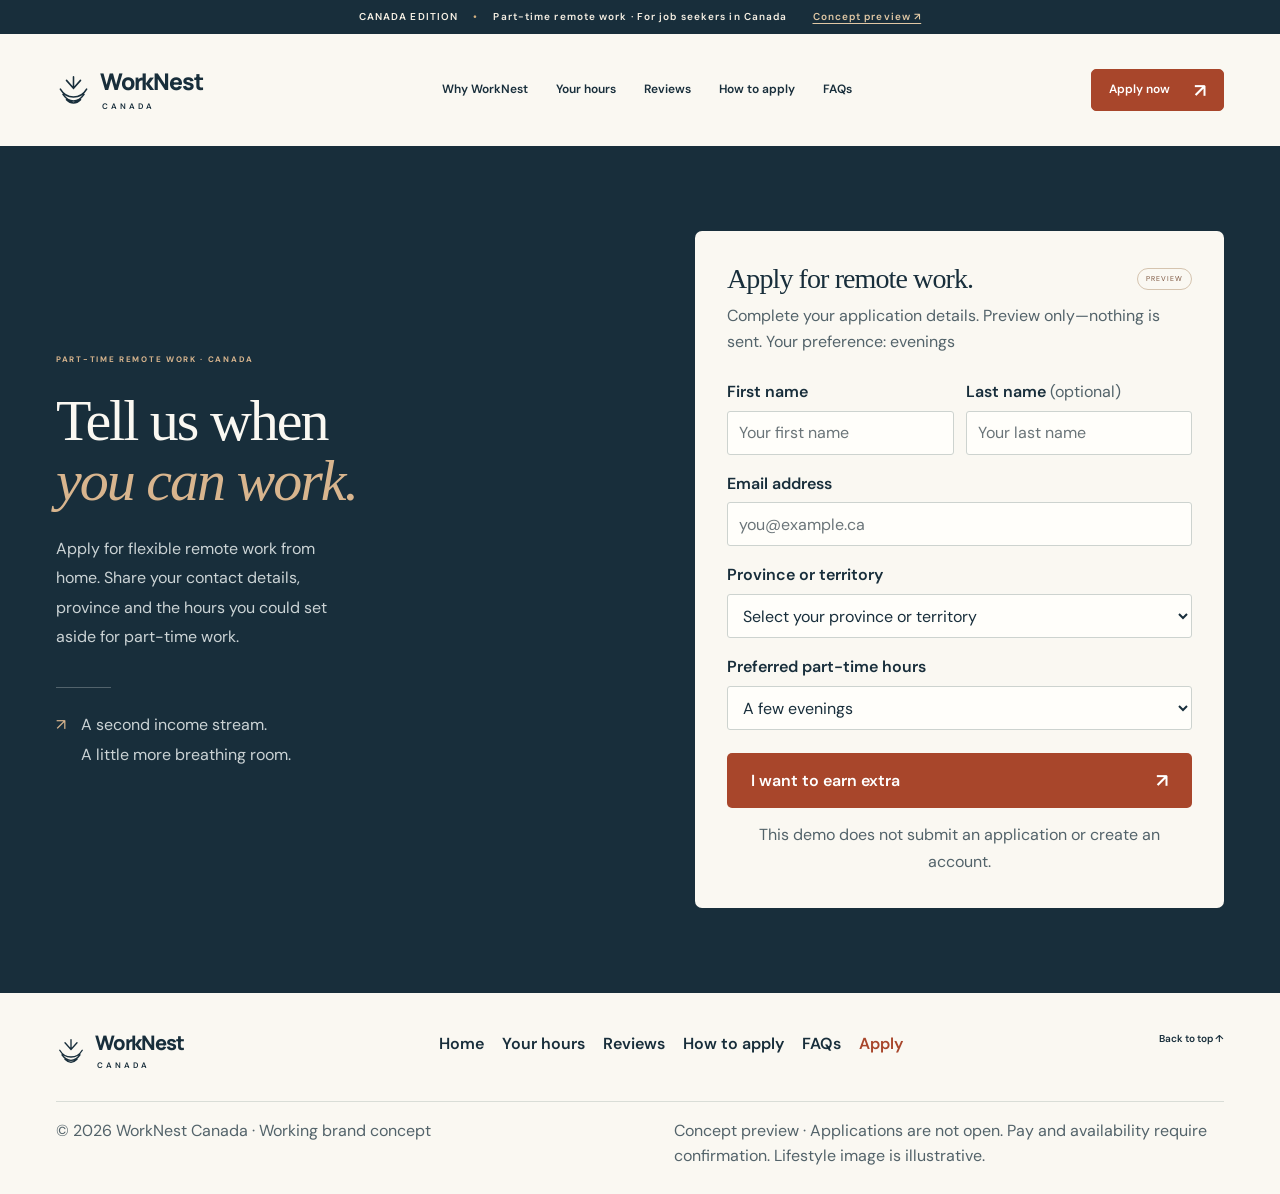
==== apply.html @ 782a5d2b "Arrange WorkNest Canada into previewable HTML pages. Split the single landing page into home, hours," ====
<!doctype html>
<html lang="en-CA">
<head>
  <meta charset="utf-8">
  <meta name="viewport" content="width=device-width, initial-scale=1">
  <meta name="theme-color" content="#182e3b">
  <meta name="robots" content="noindex">
  <meta name="description" content="Preview the WorkNest Canada application for flexible, part-time remote work from home. Nothing is sent or saved.">
  <title>Apply | WorkNest Canada</title>
  <link rel="icon" href="assets/favicon.svg" type="image/svg+xml">
  <link rel="stylesheet" href="styles.css">
  <script src="app.js" defer></script>
</head>
<body data-page="apply">
  <a class="skip-link" href="#main">Skip to content</a>
  <div class="preview-bar">CANADA EDITION <span>•</span> Part-time remote work · For job seekers in Canada <a href="#preview-note">Concept preview ↗</a></div>
  <header class="site-header wrap">
    <a class="brand" href="index.html" aria-label="WorkNest Canada home"><svg viewBox="0 0 40 40" aria-hidden="true"><path d="M5 19c7 12 23 12 30 0M8 25c7 10 17 10 24 0M12 31c5 5 11 5 16 0M12 9l8 9 8-9M20 18V5"/></svg><span>WorkNest<small>CANADA</small></span></a>
    <nav aria-label="Main navigation"><a href="index.html#why">Why WorkNest</a><a href="availability.html">Your hours</a><a href="reviews.html">Reviews</a><a href="how-to-apply.html">How to apply</a><a href="faq.html">FAQs</a></nav>
    <a class="button small" data-apply-link href="apply.html" aria-current="page">Apply now <span aria-hidden="true">↗</span></a>
  </header>
  <main id="main">
    <section class="enquiry-section" id="enquire" aria-labelledby="enquire-title">
      <div class="wrap enquiry-grid">
        <div class="enquiry-copy">
          <p class="eyebrow">PART-TIME REMOTE WORK · CANADA</p>
          <h2 id="enquire-title">Tell us when<br><em>you can work.</em></h2>
          <p>Apply for flexible remote work from home. Share your contact details, province and the hours you could set aside for part-time work.</p>
          <div class="enquiry-rule"></div>
          <p class="enquiry-note"><span aria-hidden="true">↗</span> A second income stream.<br>A little more breathing room.</p>
        </div>
        <div class="form-card">
          <div class="form-card-head"><h3>Apply for remote work.</h3><span class="preview-pill">PREVIEW</span></div>
          <p class="form-intro">Complete your application details. Preview only—nothing is sent. <span data-schedule-label>Your preference: evenings</span></p>
          <form id="enquiry-form">
            <div class="field-row">
              <div class="field"><label for="first-name">First name</label><input id="first-name" name="firstName" autocomplete="given-name" placeholder="Your first name" required maxlength="80"></div>
              <div class="field"><label for="last-name">Last name <span>(optional)</span></label><input id="last-name" name="lastName" autocomplete="family-name" placeholder="Your last name" maxlength="80"></div>
            </div>
            <div class="field"><label for="email">Email address</label><input id="email" name="email" type="email" autocomplete="email" placeholder="you@example.ca" required maxlength="254"></div>
            <div class="field">
              <label for="province">Province or territory</label>
              <select id="province" name="province" required>
                <option value="">Select your province or territory</option>
                <option>Alberta</option>
                <option>British Columbia</option>
                <option>Manitoba</option>
                <option>New Brunswick</option>
                <option>Newfoundland and Labrador</option>
                <option>Northwest Territories</option>
                <option>Nova Scotia</option>
                <option>Nunavut</option>
                <option>Ontario</option>
                <option>Prince Edward Island</option>
                <option>Quebec</option>
                <option>Saskatchewan</option>
                <option>Yukon</option>
              </select>
            </div>
            <div class="field">
              <label for="availability">Preferred part-time hours</label>
              <select id="availability" name="availability" required>
                <option value="evenings">A few evenings</option>
                <option value="weekends">A weekend window</option>
                <option value="flexible">A different week, every week</option>
              </select>
            </div>
            <button type="submit" class="button form-submit">I want to earn extra <span aria-hidden="true">↗</span></button>
            <p class="form-fineprint">This demo does not submit an application or create an account.</p>
            <div id="form-result" role="status" hidden></div>
          </form>
        </div>
      </div>
    </section>
  </main>
  <footer class="site-footer wrap">
    <div class="footer-top">
      <a class="brand" href="index.html"><svg viewBox="0 0 40 40" aria-hidden="true"><path d="M5 19c7 12 23 12 30 0M8 25c7 10 17 10 24 0M12 31c5 5 11 5 16 0M12 9l8 9 8-9M20 18V5"/></svg><span>WorkNest<small>CANADA</small></span></a>
      <nav class="footer-links" aria-label="Footer"><a href="index.html">Home</a><a href="availability.html">Your hours</a><a href="reviews.html">Reviews</a><a href="how-to-apply.html">How to apply</a><a href="faq.html">FAQs</a><a href="apply.html" aria-current="page" data-apply-link>Apply</a></nav>
      <a class="text-link" href="#main">Back to top ↑</a>
    </div>
    <div class="footer-bottom" id="preview-note">
      <p>© <span id="year">2026</span> WorkNest Canada · Working brand concept</p>
      <p>Concept preview · Applications are not open. Pay and availability require confirmation. Lifestyle image is illustrative.</p>
    </div>
  </footer>
</body>
</html>
---- styles.css ----
@import url('https://fonts.googleapis.com/css2?family=DM+Sans:wght@400;450;500;550;600;650;700&family=Manrope:wght@500;600;650;700;750;800&display=swap');
:root{--paper:#faf8f2;--ink:#182e3b;--muted:#53636a;--rust:#a8462b;--line:#d9ddd7;--white:#fff;--serif:Georgia,'Times New Roman',serif;--sans:'DM Sans',Arial,sans-serif;--display:'Manrope',Arial,sans-serif}*{box-sizing:border-box}html{scroll-behavior:smooth;scroll-padding-top:26px}body{margin:0;background:var(--paper);color:var(--ink);font-family:var(--sans);font-size:15px;line-height:1.6}button,input,select{font:inherit}a{color:inherit;text-decoration:none}button,a,input,select,summary{-webkit-tap-highlight-color:transparent}a:focus-visible,button:focus-visible,summary:focus-visible,input:focus-visible,select:focus-visible{outline:3px solid #b35335;outline-offset:5px}button,a{touch-action:manipulation}button{cursor:pointer}.wrap{width:min(1240px,calc(100% - 112px));margin-inline:auto}.skip-link{position:fixed;top:-100px;left:20px;background:var(--ink);color:white;padding:12px 24px;z-index:10}.skip-link:focus{top:10px}.preview-bar{background:var(--ink);color:#f6f0e4;text-align:center;font-size:10px;font-weight:600;letter-spacing:1.1px;padding:9px 20px}.preview-bar span{color:#d4b180;margin:0 12px}.preview-bar a{margin-left:22px;color:#e0c8a5;text-decoration:underline;text-underline-offset:3px}.site-header{height:112px;display:flex;align-items:center;justify-content:space-between;gap:28px}.brand{display:flex;gap:9px;align-items:center;font-family:var(--display);font-size:23px;font-weight:800;letter-spacing:-1.2px;line-height:1.05}.brand svg{width:35px;height:40px;fill:none;stroke:currentColor;stroke-width:1.8;stroke-linecap:round}.brand small{display:block;font:600 8px var(--sans);letter-spacing:3px;margin:7px 0 0 2px}.site-header nav{display:flex;gap:28px;font-size:12px;font-weight:600}.site-header nav a:hover,.text-link:hover{color:var(--rust)}.button{display:inline-flex;align-items:center;justify-content:space-between;gap:28px;min-height:54px;padding:15px 24px;background:var(--rust);color:white;border:1px solid var(--rust);border-radius:5px;font-size:13px;font-weight:600;transition:background .2s,transform .2s}.button:hover{background:#86351f;border-color:#86351f;transform:translateY(-2px)}.button span{font-size:19px;line-height:1}.button.small{min-height:42px;padding:10px 17px;font-size:12px;gap:24px}.hero{display:grid;grid-template-columns:1.03fr 1fr;gap:45px;align-items:center;padding-top:44px;padding-bottom:80px}.eyebrow{font-size:9px;letter-spacing:1.7px;font-weight:700;margin:0 0 25px;line-height:1.6}.little-star{font-size:19px;color:var(--rust);vertical-align:middle;display:inline-block;margin-right:7px}.hero h1{font-family:var(--serif);font-size:clamp(46px,4.9vw,75px);font-weight:400;line-height:1.02;letter-spacing:-3.4px;margin:0 0 24px}em{font-weight:400;color:var(--rust)}.hero-intro{font-size:14px;line-height:1.85;max-width:375px;color:var(--muted);margin:0 0 27px}.hero-actions{display:flex;align-items:center;gap:25px}.text-link{font-size:12px;font-weight:600;display:inline-flex;align-items:center;gap:15px}.hero-footnote{font-size:10px;color:var(--muted);margin:22px 0 0}.hero-visual{position:relative;margin-top:12px;padding-bottom:5px}.photo-frame{position:relative;border-radius:130px 8px 8px 8px;overflow:hidden;background:#e5d8c4;aspect-ratio:1.05;isolation:isolate}.photo-frame:after{content:'';position:absolute;inset:60% 0 0;background:linear-gradient(transparent,#15242a80);z-index:0}.photo-frame img{width:100%;height:100%;object-fit:cover;object-position:62% center;display:block}.photo-label{position:absolute;bottom:25px;left:27px;right:20px;font:italic 22px var(--serif);color:white;z-index:1}.floating-note{position:absolute;left:-35px;top:54%;transform:rotate(-4deg);padding:17px 24px 17px 18px;background:#fffdf5;box-shadow:0 9px 32px #102a3817;display:flex;align-items:center;gap:13px;border:1px solid #e8e1d4}.floating-note p{font-size:11px;margin:0;line-height:1.7}.floating-note strong{font-weight:600}.note-mark{font:28px var(--serif);color:var(--rust)}.photo-caption{display:flex;justify-content:space-between;font-size:7px;letter-spacing:1.3px;margin-top:16px;color:var(--muted)}.principle-strip{border-top:1px solid var(--line);border-bottom:1px solid var(--line)}.principle-strip>.wrap{display:flex;align-items:center;justify-content:space-around;padding-block:20px}.principle-strip p{margin:0;font-size:11px;font-weight:500;display:flex;gap:14px;align-items:center}.principle-strip p span{font-size:22px;color:var(--rust)}.section-space{padding-top:100px;padding-bottom:100px}h2{font:400 clamp(36px,3.8vw,52px)/1.08 var(--serif);letter-spacing:-1.8px;margin:0 0 22px}.section-intro{display:grid;grid-template-columns:1fr 1fr;column-gap:70px;margin-bottom:40px}.section-intro .eyebrow{grid-column:1/-1;margin-bottom:20px}.section-intro>p:last-child{max-width:320px;color:var(--muted);font-size:13px;align-self:center;justify-self:end;margin:0}.reason-grid{display:grid;grid-template-columns:repeat(3,1fr);gap:18px}.reason{position:relative;padding:28px 29px 20px;border-radius:5px;min-height:304px}.groceries{background:#e9ede5}.family{background:#f1e5d6}.future{background:#e7e9e9}.line-icon{font-family:var(--serif);font-size:34px;font-weight:400;display:inline-block;height:54px;line-height:1}.reason-index{position:absolute;top:27px;right:27px;font-size:10px;color:var(--muted)}h3{font:600 18px/1.3 var(--display);letter-spacing:-.6px;margin:10px 0 13px}.reason p{font-size:12px;line-height:1.8;color:var(--muted);margin:0 0 26px;max-width:260px}.reason-bottom{padding-top:13px;border-top:1px solid #182e3b20;font-size:8px;letter-spacing:1.5px;font-weight:600}.week-section{background:#f0eee7;padding-block:85px}.week-grid{display:grid;grid-template-columns:1fr .9fr;gap:105px;align-items:center}.section-description{color:var(--muted);font-size:13px;line-height:1.85;max-width:370px}.schedule-options{display:grid;gap:7px;margin-top:30px}.schedule-option{display:flex;text-align:left;align-items:center;gap:16px;padding:15px 17px;border:1px solid transparent;border-bottom-color:#d5d9d3;background:transparent;color:var(--ink);border-radius:4px}.schedule-option:hover{background:#ffffff70}.schedule-option.active{border-color:var(--ink);background:var(--paper)}.option-icon{font:24px var(--serif);width:28px}.schedule-option strong{font-size:12px;font-weight:600;display:block}.schedule-option small{font-size:10px;color:var(--muted);display:block;margin-top:3px}.option-arrow{margin-left:auto;font-size:20px}.week-board{background:var(--ink);color:var(--paper);padding:32px 35px;border-radius:6px;position:relative}.board-top{display:flex;align-items:center;justify-content:space-between;font-size:8px;letter-spacing:1.5px}.board-top>span:last-child{font-size:36px;color:#d9b68c;line-height:1}.week-board h3{font:400 40px/1.08 var(--serif);letter-spacing:-1px;margin:27px 0 20px}.week-board>p{font-size:12px;color:#ced5d5;max-width:300px;min-height:66px}.calendar{padding-top:28px;border-top:1px solid #ffffff28;margin-top:27px}.calendar-label{font-size:7px;letter-spacing:1.2px;color:#ced5d5;margin-bottom:17px}.calendar-days,.calendar-slots{display:grid;grid-template-columns:repeat(7,1fr);gap:7px;text-align:center}.calendar-days{font-size:9px;color:#d8dddd;margin-bottom:9px}.calendar-slots>span{height:36px;background:#ffffff0e;border:1px solid #ffffff20;border-radius:4px;position:relative}.calendar-slots>.selected{background:#d9b68c;border-color:#d9b68c}.calendar-slots>.selected:after{content:'✳';font-size:20px;position:absolute;inset:2px 0;color:var(--ink)}.board-bottom{display:flex;align-items:center;gap:8px;margin-top:20px}.dot{width:6px;height:6px;border-radius:50%;background:#d9b68c}.board-bottom p{font-size:10px;margin:0}.week-board>.schedule-note{font-size:9px;color:#c1cdcf;margin-top:20px;margin-bottom:0;min-height:0}.how-heading{display:flex;justify-content:space-between;align-items:center;gap:60px}.how-heading>p{font-size:13px;color:var(--muted);max-width:310px}.steps{list-style:none;padding:0;margin:40px 0 0;display:grid;grid-template-columns:repeat(3,1fr);gap:40px}.steps li{border-top:1px solid var(--line);padding-top:25px}.step-number{font:italic 32px var(--serif);color:var(--rust)}.steps h3{font-size:16px;margin-top:20px}.steps p{font-size:12px;color:var(--muted);max-width:280px;line-height:1.85}.manifesto{background:#e4e9e5;padding:60px 0}.manifesto-grid{display:grid;grid-template-columns:.65fr 1.7fr .85fr;gap:30px;align-items:center}.manifesto .eyebrow{margin:0;font-size:8px}.manifesto blockquote{font:400 38px/1.12 var(--serif);letter-spacing:-1px;margin:0}.manifesto-caption{font-size:11px;color:var(--muted);align-self:end;margin:0 0 5px;line-height:1.9}.faq-section{display:grid;grid-template-columns:.85fr 1.15fr;gap:80px}.faq-list details{border-bottom:1px solid var(--line)}.faq-list details:first-child{border-top:1px solid var(--line)}summary{padding:21px 0;display:flex;justify-content:space-between;align-items:center;gap:20px;cursor:pointer;list-style:none;font-size:12px;font-weight:600}summary::-webkit-details-marker{display:none}summary span{font-size:21px;font-weight:400;color:var(--rust)}details[open] summary span{transform:rotate(45deg)}details p{font-size:12px;color:var(--muted);line-height:1.9;margin:0 26px 22px 0}.enquiry-section{background:var(--ink);color:var(--paper);padding:85px 0}.enquiry-grid{display:grid;grid-template-columns:1fr 1fr;gap:110px;align-items:center}.enquiry-copy .eyebrow{color:#d8b58e;font-size:8px}.enquiry-copy h2{font-size:58px;line-height:1.04;letter-spacing:-2px}.enquiry-copy h2 em{color:#d8b58e}.enquiry-copy>p:not(.eyebrow){font-size:13px;color:#cbd3d5;max-width:290px;line-height:1.85}.enquiry-rule{width:55px;height:1px;background:#ffffff40;margin:35px 0 22px}.enquiry-copy>.enquiry-note{font-size:11px;position:relative;padding-left:25px}.enquiry-note span{position:absolute;left:0;color:#d8b58e}.form-card{background:var(--paper);color:var(--ink);padding:32px;border-radius:7px}.form-card-head{display:flex;align-items:center;justify-content:space-between;gap:12px}.form-card h3{font:400 29px var(--serif);letter-spacing:-.9px;margin:0}.preview-pill{font-size:7px;letter-spacing:1px;border:1px solid #d5c4af;border-radius:20px;padding:4px 8px;color:#79513b}.form-intro{font-size:10px;color:var(--muted);margin:8px 0 25px}.field-row{display:grid;grid-template-columns:1fr 1fr;gap:12px}.field{margin-bottom:16px;min-width:0}.field label{display:block;font-size:10px;font-weight:600;margin-bottom:6px}.field label span{font-weight:400;color:var(--muted);font-size:9px}input,select{width:100%;height:44px;border:1px solid #cdd3cf;border-radius:3px;background:#fffefa;color:var(--ink);padding:10px 11px;font-size:11px}input::placeholder{color:#6b7579}select{padding-right:25px}.form-submit{width:100%;margin-top:7px;border:0}.form-fineprint{font-size:9px;color:var(--muted);text-align:center;line-height:1.7;margin:13px 0 0}#form-result{margin-top:18px;border-left:3px solid #60816b;padding:12px;background:#e4eae0;color:var(--ink);font-size:12px}.site-footer{padding-top:38px;padding-bottom:25px}.footer-top{display:flex;align-items:center;justify-content:space-between;gap:25px;padding-bottom:30px}.footer-top .brand{font-size:20px}.footer-top .brand svg{width:30px}.footer-top>p{font-size:11px;color:var(--muted)}.footer-top .text-link{font-size:10px}.footer-bottom{border-top:1px solid var(--line);padding-top:16px;display:flex;gap:70px;justify-content:space-between;font-size:8px;color:var(--muted)}.footer-bottom p{margin:0;max-width:550px}.footer-bottom p:first-child{white-space:nowrap}
@media(min-width:1550px){.hero h1{font-size:77px}.hero{gap:70px}.hero-intro{font-size:15px}}
@media(max-width:1100px){.wrap{width:calc(100% - 64px)}.site-header nav{gap:18px}.hero{gap:32px;padding-top:30px}.hero h1{font-size:57px}.hero-actions{gap:15px}.text-link{font-size:10px;gap:7px}.hero-visual .photo-frame{aspect-ratio:.87}.floating-note{left:-16px;padding:13px}.floating-note p{font-size:10px}.week-grid{gap:55px}.enquiry-grid{gap:60px}.manifesto-grid{grid-template-columns:.6fr 1.8fr 1fr}.manifesto blockquote{font-size:32px}.enquiry-copy h2{font-size:53px}}
@media(max-width:800px){.wrap{width:calc(100% - 40px)}.preview-bar{font-size:8px;letter-spacing:.5px}.preview-bar a{margin-left:10px}.site-header{height:90px}.site-header nav{display:none}.brand{font-size:22px}.hero{gap:28px;padding-top:24px;padding-bottom:45px}.hero h1{font-size:46px;letter-spacing:-2.1px}.hero .eyebrow{font-size:7px;letter-spacing:1px}.little-star{font-size:15px}.hero-intro{font-size:12px;line-height:1.8}.hero-actions{align-items:flex-start;flex-direction:column;gap:16px}.hero-footnote{font-size:9px}.hero-visual .photo-frame{aspect-ratio:.7;border-top-left-radius:80px}.photo-label{font-size:17px;bottom:18px;left:18px}.floating-note{left:-10px;top:60%;padding:12px 10px;gap:7px}.floating-note p{font-size:8px}.photo-caption{font-size:5px;letter-spacing:.8px}.section-space{padding-block:70px}.principle-strip>.wrap{justify-content:space-between;padding-block:18px}.principle-strip p{font-size:9px;gap:7px}.principle-strip p span{font-size:17px}.section-intro{gap:30px}.section-intro>p:last-child{font-size:12px}.reason-grid{gap:12px}.reason{padding:22px 19px 17px;min-height:306px}.reason h3{font-size:16px}.reason p{font-size:11px}.reason-index{right:20px;top:23px}.reason-bottom{font-size:7px;letter-spacing:1px}.week-grid{gap:35px}.week-section{padding-block:60px}.week-board{padding:26px 24px}.week-board h3{font-size:34px}.week-board>p{font-size:11px;min-height:80px}.week-board .schedule-note{min-height:0}.calendar-slots>span{height:29px}.calendar-slots>.selected:after{font-size:16px}.schedule-option{padding:12px 10px;gap:9px}.schedule-option strong{font-size:11px}.schedule-option small{font-size:9px}.how-heading{gap:30px}.how-heading>p{font-size:12px;max-width:250px}.steps{gap:25px}.steps h3{font-size:14px}.steps p{font-size:11px}.manifesto-grid{grid-template-columns:1fr 2fr;row-gap:22px}.manifesto-caption{grid-column:2}.manifesto blockquote{font-size:34px}.faq-section{gap:35px;grid-template-columns:.75fr 1.25fr}.enquiry-grid{gap:35px;grid-template-columns:.9fr 1.1fr}.enquiry-copy h2{font-size:43px}.form-card{padding:25px}.form-card h3{font-size:25px}.field-row{grid-template-columns:1fr;gap:0}.footer-bottom{gap:25px}.footer-top>p{font-size:10px}}
@media(max-width:580px){.wrap{width:calc(100% - 40px)}.preview-bar{padding:9px 12px;letter-spacing:.25px}.preview-bar span{margin-inline:5px}.preview-bar a{display:none}.site-header{height:84px}.site-header .button{padding:9px 13px;font-size:10px;min-height:39px;gap:18px}.brand{font-size:22px}.brand svg{width:31px}.hero{grid-template-columns:1fr;gap:32px;padding-top:20px;padding-bottom:38px}.hero .eyebrow{font-size:8px;margin-bottom:23px}.hero h1{font-size:clamp(46px,11.7vw,67px);letter-spacing:-2.5px;line-height:1.02;margin-bottom:23px}.hero-intro{font-size:13px;max-width:330px;line-height:1.85}.hero-actions{flex-direction:row;align-items:center;gap:19px}.hero-actions .text-link{font-size:10px;gap:6px}.hero-actions .button{font-size:12px;gap:22px;min-height:50px;padding:13px 19px}.hero-footnote{margin-top:18px;font-size:9px}.hero-visual{margin:0 0 0 14px}.hero-visual .photo-frame{aspect-ratio:1.13;border-top-left-radius:100px}.floating-note{left:-14px;top:43%;padding:13px 15px;gap:10px}.floating-note p{font-size:10px}.photo-label{bottom:23px;left:22px;font-size:20px}.photo-caption{font-size:6px;letter-spacing:1px}.principle-strip>.wrap{flex-wrap:wrap;justify-content:center;gap:10px 24px;padding-block:16px}.principle-strip p{font-size:9px;gap:7px}.principle-strip p:last-child{display:none}.section-space{padding-block:58px}.section-intro{display:block;margin-bottom:28px}.section-intro .eyebrow{margin-bottom:20px}.section-intro>p:last-child{font-size:13px;max-width:320px;margin-top:20px}h2{font-size:40px;letter-spacing:-1.5px}.eyebrow{font-size:8px;letter-spacing:1.4px}.reason-grid{grid-template-columns:1fr;gap:12px}.reason{padding:25px 26px 19px;min-height:0;display:grid;grid-template-columns:45px 1fr;column-gap:12px}.line-icon{grid-column:1;grid-row:1/3;font-size:31px;padding-top:8px}.reason-index{font-size:8px;right:21px;top:20px}.reason h3{grid-column:2;font-size:18px;margin-top:5px;margin-bottom:11px}.reason h3 br{display:none}.reason p{grid-column:2;font-size:12px;max-width:none;margin-bottom:19px}.reason-bottom{grid-column:2;font-size:7px;padding-top:11px}.week-grid{grid-template-columns:1fr;gap:30px}.week-section{padding-block:58px}.section-description{font-size:13px}.schedule-options{margin-top:24px}.schedule-option{padding:14px 15px;gap:12px}.schedule-option strong{font-size:12px}.schedule-option small{font-size:10px}.week-board{padding:29px}.week-board h3{font-size:39px}.week-board>p{font-size:12px;min-height:0}.board-top{font-size:7px}.calendar{margin-top:25px;padding-top:24px}.calendar-slots>span{height:36px}.calendar-slots>.selected:after{font-size:20px}.week-board>.schedule-note{font-size:9px}.how-heading{display:block}.how-heading>p{max-width:330px;font-size:13px;margin-top:20px}.steps{grid-template-columns:1fr;gap:25px;margin-top:32px}.steps li{padding-top:20px;display:grid;grid-template-columns:48px 1fr;column-gap:12px}.steps .step-number{grid-row:1/3;font-size:28px}.steps h3{margin:3px 0 9px;font-size:16px}.steps p{margin:0;font-size:12px;max-width:300px}.manifesto{padding-block:45px}.manifesto-grid{grid-template-columns:1fr;gap:22px}.manifesto blockquote{font-size:36px}.manifesto-caption{grid-column:auto;font-size:11px}.faq-section{grid-template-columns:1fr;gap:20px}.faq-section h2{margin-bottom:16px}.faq-list summary{font-size:12px;padding-block:20px}.enquiry-section{padding-block:58px}.enquiry-grid{grid-template-columns:1fr;gap:32px}.enquiry-copy h2{font-size:51px}.enquiry-copy>p:not(.eyebrow){font-size:13px;max-width:300px}.enquiry-rule,.enquiry-copy>.enquiry-note{display:none}.form-card{padding:26px 23px}.form-card h3{font-size:28px}.form-intro{font-size:10px}.field-row{grid-template-columns:1fr 1fr;gap:10px}input,select{font-size:16px;height:48px;padding:10px}.field label{font-size:11px}.field label span{font-size:8px}.field-row input{font-size:13px}.form-fineprint{font-size:9px}.footer-top{flex-wrap:wrap;gap:20px;padding-bottom:23px}.footer-top>p{display:none}.footer-bottom{display:block;font-size:8px}.footer-bottom p:last-child{margin-top:12px;max-width:350px}.footer-bottom p:first-child{white-space:normal}}
@media(prefers-reduced-motion:reduce){html{scroll-behavior:auto}*,*:before,*:after{transition:none!important;animation:none!important}}

/* Reading text stays at 16px across desktop, tablet and mobile. */
:root{--body-text-size:16px}
body{font-size:var(--body-text-size)}
.hero-intro,.hero-footnote,.floating-note p,.principle-strip p,
.section-intro>p:last-child,.reason p,.section-description,
.schedule-option strong,.schedule-option small,.week-board>p,
.board-bottom p,.week-board>.schedule-note,.how-heading>p,.steps p,
.manifesto-caption,.faq-list summary,details p,
.enquiry-copy>p:not(.eyebrow),.enquiry-copy>.enquiry-note,
.form-intro,.field label,.field label span,input,select,.field-row input,
.form-fineprint,#form-result,.footer-top>p,.footer-bottom p{
  font-size:var(--body-text-size);
}
.form-submit{font-size:var(--body-text-size)}
.week-board>p{min-height:0}
.floating-note{max-width:calc(100% + 20px);top:40%}
.footer-bottom{flex-wrap:wrap;gap:20px 40px}
.footer-bottom p:first-child{white-space:normal}
@media(max-width:800px){
  .floating-note{position:relative;left:auto;top:auto;transform:none;max-width:100%;margin-top:16px}
  .principle-strip>.wrap{flex-wrap:wrap;gap:16px 24px}
}
@media(max-width:580px){
  .field-row{grid-template-columns:1fr;gap:0}
  .footer-bottom p:last-child{max-width:none}
}

/* Allow the income CTA to wrap on narrow screens. */
.hero-actions{flex-wrap:wrap}

/* Fictional Google-style reviews and expandable WhatsApp-style attachment previews. */
.google-reviews{background:#f0eee7}.gr-heading{display:grid;grid-template-columns:1.25fr 1fr;gap:65px;align-items:center;margin-bottom:35px}.gr-heading h2{font-size:46px}.gr-disclosure{font-size:16px;line-height:1.75;color:var(--muted);border-left:2px solid #b59b74;padding-left:20px;margin:0}.gr-disclosure strong{display:block;color:var(--ink)}
.gr-grid{display:grid;grid-template-columns:repeat(3,minmax(0,1fr));gap:20px;align-items:start}.gr-card{background:white;border:1px solid #dadce0;border-radius:10px;padding:25px;box-shadow:0 2px 6px #182e3b08;min-width:0}.gr-person{display:flex;align-items:center;gap:10px}.gr-avatar{height:36px;width:36px;flex-shrink:0;border-radius:50%;background:#56765f;color:white;display:grid;place-items:center;font-size:13px}.avatar-clay{background:#a56a50}.avatar-blue{background:#536d85}.gr-person>div{min-width:0}.gr-person h3{font:600 15px/1.4 var(--sans);letter-spacing:0;margin:0}.gr-person h3 span{font-size:12px;font-weight:400;color:var(--muted)}.gr-person p{font-size:13px;color:var(--muted);margin:3px 0 0}.gr-google{font:bold 23px Arial,sans-serif;color:#4285f4;margin-left:auto;flex-shrink:0}.gr-rating{color:#b77700;font-size:21px;letter-spacing:1px;margin:20px 0 14px;line-height:1.5}.gr-rating>span{display:block;font-size:12px;color:var(--muted);letter-spacing:0;margin-top:3px}.gr-card blockquote{font-size:16px;line-height:1.8;margin:0 0 22px}.gr-no-attachment{display:flex;gap:10px;border-top:1px solid #e0e5df;padding-top:17px;color:var(--muted)}.gr-no-attachment>span{color:var(--rust);font-size:20px}.gr-no-attachment p{font-size:14px;line-height:1.7;margin:0}
.chat-thumb{padding:0;width:100%;display:block;border:1px solid #c9d4ca;border-radius:7px;text-align:left;overflow:hidden;background:#eae5dc;color:var(--ink)}.chat-thumb:hover{border-color:#637f6e;box-shadow:0 3px 12px #182e3b18}.thumb-top{display:flex;align-items:center;gap:8px;background:#204e40;color:#fff;padding:11px;font-size:12px;line-height:1.5}.thumb-top small{display:block;font-size:10px;color:#e0eee6}.thumb-avatar{width:28px;height:28px;border-radius:50%;background:#ffffff23;display:grid;place-items:center;font-size:12px;flex-shrink:0}.thumb-menu{margin-left:auto;font-size:22px}.thumb-body{display:flex;flex-direction:column;gap:12px;padding:17px 12px;background:radial-gradient(#c7c7bb45 1px,transparent 1px) 0 0/15px 15px #ede8de;min-height:228px}.thumb-bubble{display:block;max-width:90%;padding:10px 12px;font-size:13px;line-height:1.65;box-shadow:0 1px 2px #15241a18}.thumb-bubble.incoming{background:white;border-radius:0 7px 7px}.thumb-bubble.outgoing{background:#d7efc6;border-radius:7px 0 7px 7px;align-self:flex-end}.thumb-stamp{display:block;font-size:9px;letter-spacing:1px;font-weight:700;text-align:center;padding:5px 6px;background:#fffdf0bd;color:#655d4b;align-self:center;margin-top:auto}.thumb-open{display:flex;justify-content:space-between;align-items:center;font-size:12px;font-weight:600;padding:12px 13px;background:#f9fbf7}.thumb-open>span{font-size:18px}
.review-attachment{padding:0;border:0;border-radius:10px;width:min(510px,calc(100% - 32px));max-height:calc(100dvh - 40px);background:var(--paper);color:var(--ink);overflow:auto;box-shadow:0 20px 80px #071c2855}.review-attachment::backdrop{background:#0b1d26a3}.attachment-shell{padding:23px}.attachment-header{display:flex;justify-content:space-between;align-items:center;gap:16px}.attachment-header p{font-size:10px;letter-spacing:1px;font-weight:600;margin:0 0 5px;color:var(--rust)}.attachment-header h2{font:400 28px/1.15 var(--serif);letter-spacing:-.8px;margin:0}.attachment-header button{width:38px;height:38px;flex-shrink:0;border:1px solid #cbd2cc;border-radius:50%;background:transparent;color:var(--ink);font-size:25px;line-height:1}.attachment-header button:hover{background:#e5e8df}#attachment-note{font-size:16px;line-height:1.6;color:var(--muted);margin:16px 0}
.chat-screen{overflow:hidden;border:1px solid #c8d0c5;border-radius:7px}.chat-screen-top{display:flex;align-items:center;gap:11px;padding:16px;background:#204e40;color:white}.chat-profile{height:38px;width:38px;flex-shrink:0;display:grid;place-items:center;border-radius:50%;background:#ffffff24;font-size:16px}.chat-screen-top strong{display:block;font-size:16px;font-weight:600}.chat-screen-top div>span{display:block;font-size:12px;color:#dcebe1;margin-top:2px}.chat-transcript{display:flex;flex-direction:column;gap:14px;padding:18px 14px;background:radial-gradient(#c7c7bb45 1px,transparent 1px) 0 0/17px 17px #ede8de}.chat-date{font-size:10px;letter-spacing:.8px;background:#fffdf1cc;border-radius:4px;padding:5px 9px;align-self:center;color:#625b4f}.chat-message{max-width:90%;padding:11px 13px;box-shadow:0 1px 2px #15241a18}.chat-message.incoming{background:white;border-radius:0 8px 8px}.chat-message.outgoing{background:#d7efc6;align-self:flex-end;border-radius:8px 0 8px 8px}.chat-message p{font-size:16px;line-height:1.65;margin:0}.chat-message>span{display:block;text-align:right;font-size:10px;color:#59665a;margin-top:5px}.chat-screen-footer{font-size:12px;padding:12px 15px;line-height:1.6;background:#f7f8f3;color:#606b61;text-align:center}
@media(max-width:1100px){.gr-grid{gap:15px}.gr-card{padding:20px}.gr-person{gap:7px}.gr-person h3{font-size:14px}.gr-person p{font-size:12px}.gr-heading{gap:35px}.gr-heading h2{font-size:40px}.thumb-top{padding:10px 8px}.thumb-bubble{max-width:96%}}
@media(max-width:800px){.gr-grid{grid-template-columns:1fr}.gr-heading{grid-template-columns:1fr;gap:12px}.gr-disclosure{max-width:600px}.gr-card{padding:26px}.gr-person h3{font-size:16px}.gr-person p{font-size:13px}.chat-thumb{max-width:430px}.thumb-body{min-height:215px}.thumb-bubble{font-size:14px;max-width:85%}.thumb-top{padding:12px;font-size:14px}.thumb-top small{font-size:11px}.thumb-open{font-size:14px}.gr-no-attachment p{font-size:16px}}
@media(max-width:580px){.gr-heading h2{font-size:38px}.gr-card{padding:22px}.gr-heading{margin-bottom:25px}.gr-disclosure{padding-left:15px}.gr-grid{gap:16px}.thumb-bubble{max-width:92%;font-size:14px}.attachment-shell{padding:17px}.attachment-header h2{font-size:25px}.chat-transcript{padding:16px 11px}.chat-message{max-width:94%;padding:10px 12px}.chat-message p{font-size:16px}.thumb-body{min-height:220px}}

/* Make the offer and form action understandable at first glance. */
.hero h1{font-size:clamp(46px,4.6vw,69px)}.hero-intro{max-width:440px}.hero-actions{gap:18px}.hero-actions .text-link{font-size:12px}.hero-actions .button{gap:18px;padding-inline:21px}
.range-eyebrow{display:block;font-size:13px;font-weight:500}.floating-note .range-amount{display:block;font-family:var(--display);font-size:25px;font-weight:750;letter-spacing:-.7px;line-height:1.45}.range-period{display:block;font-size:16px}.hero-earnings-note{font-size:16px;line-height:1.65;color:var(--muted);margin:17px 0 0}.form-card h3{font-size:28px}
@media(max-width:1100px){.hero h1{font-size:56px}.floating-note .range-amount{font-size:22px}}
@media(max-width:800px){.hero h1{font-size:45px}.hero-actions .text-link{font-size:12px}.hero-earnings-note{margin-top:14px}}
@media(max-width:580px){.hero h1{font-size:clamp(43px,10.7vw,61px);letter-spacing:-2.3px}.hero-actions{gap:16px}.hero-actions .button{font-size:12px;gap:16px;padding-inline:18px}.hero-actions .text-link{font-size:11px}.floating-note .range-amount{font-size:25px}.hero-earnings-note{font-size:16px}.form-card h3{font-size:28px}}

/* Multi-page preview: every page stays reachable, including on a phone. */
.site-header nav a[aria-current="page"]{color:var(--rust)}
.footer-links{display:flex;flex-wrap:wrap;gap:8px 18px}
.footer-links a{font-size:16px;font-weight:600}
.footer-links a[aria-current="page"]{color:var(--rust)}
.footer-top{align-items:flex-start}
.steps a{color:var(--rust);text-decoration:underline;text-underline-offset:3px}
@media(max-width:1000px){
  .site-header{height:auto;flex-wrap:wrap;align-items:center;padding-top:18px;padding-bottom:18px;row-gap:12px}
  .site-header nav{display:flex;flex-wrap:wrap;order:3;width:100%;gap:4px 18px}
}
@media(max-width:800px){
  .site-header nav a{display:inline-flex;align-items:center;min-height:44px}
  .footer-links{width:100%}
}

/* Earnings example. The total is illustrative, not confirmed pay. */
.earnings-controls{display:grid;grid-template-columns:1fr 1fr;gap:12px 14px;max-width:460px;margin:0 0 28px}
.earnings-controls .field{margin-bottom:0}
.earnings-hint{grid-column:1 / -1;margin:0;color:var(--muted);font-size:16px;line-height:1.6}
.floating-note .range-amount{font-size:32px}
@media(max-width:1100px){.floating-note .range-amount{font-size:28px}}
@media(max-width:580px){
  .earnings-controls{grid-template-columns:1fr}
  .floating-note .range-amount{font-size:32px}
}

/* Topic pages linked from the home page. */
.reason-grid.page-grid{grid-template-columns:repeat(4,minmax(0,1fr))}
a.reason{color:inherit;transition:transform .2s}
a.reason:hover{transform:translateY(-3px)}
.reason.note{background:#f3efe4}
@media(min-width:581px){
  a.reason{display:flex;flex-direction:column}
  a.reason .reason-bottom{margin-top:auto}
}
.faq-list a{color:var(--rust);text-decoration:underline;text-underline-offset:3px}
.page-cta{padding-top:72px;padding-bottom:88px}
.page-cta .button{margin-top:8px}
.page-apply .enquiry-section{min-height:calc(100vh - 220px)}
@media(max-width:1100px){.reason-grid.page-grid{grid-template-columns:1fr 1fr}}
@media(max-width:580px){.reason-grid.page-grid{grid-template-columns:1fr}}
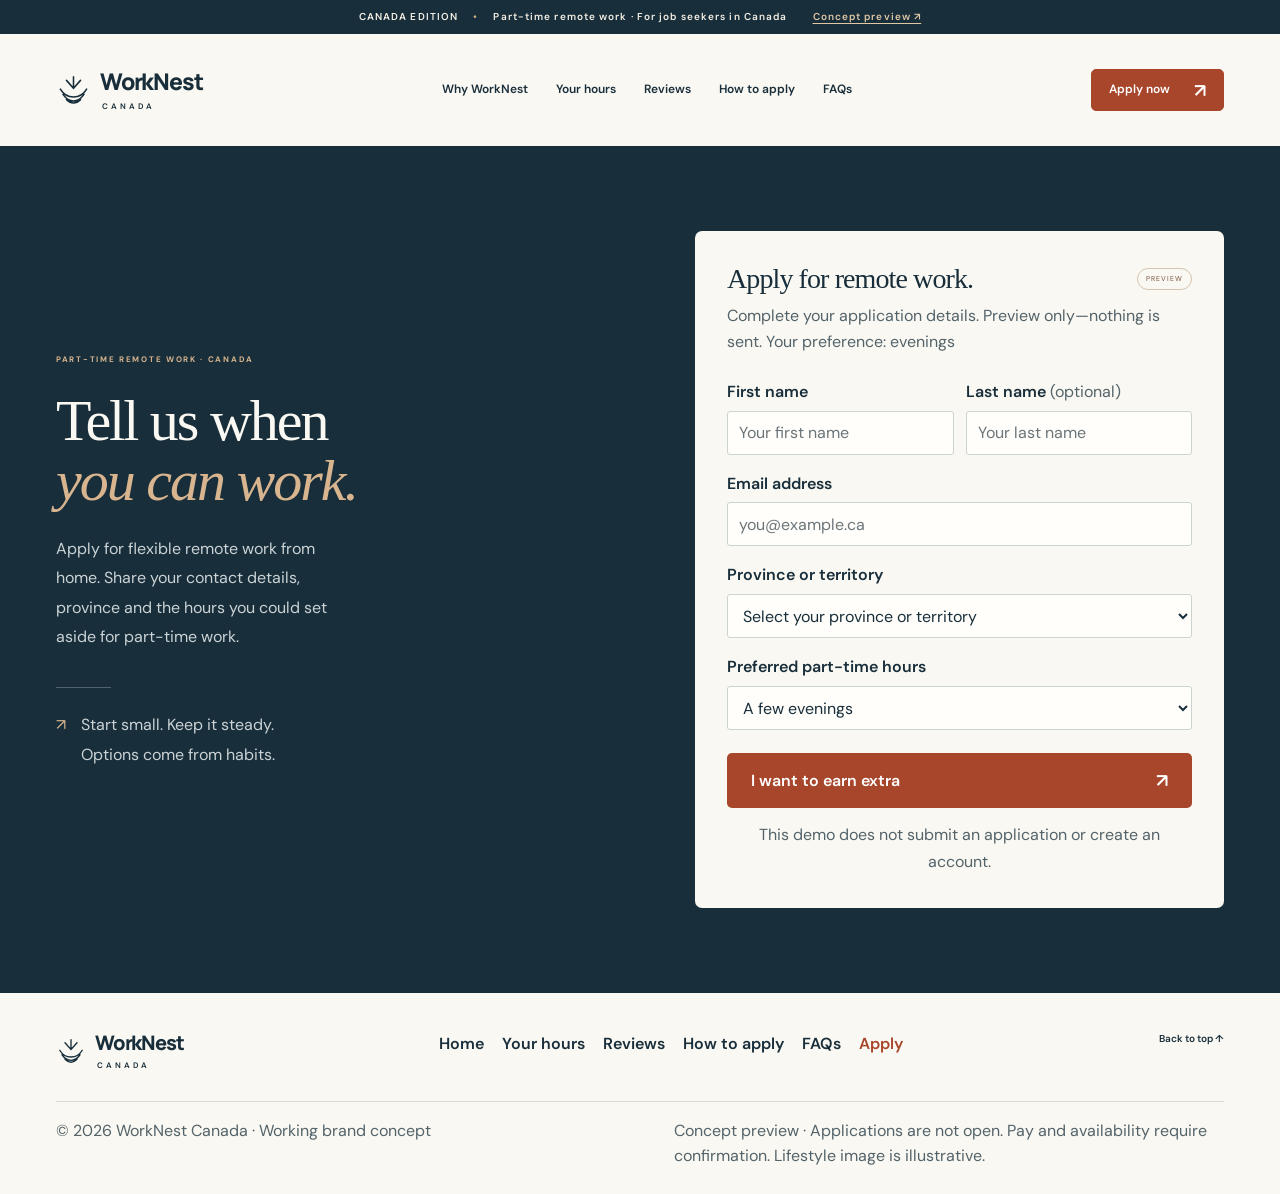
==== commit c6c1c520: "Rewrite site copy around a second income beside your job, with sourced Canada research Co-authored-b" ====
--- a/apply.html
+++ b/apply.html
@@ -27,7 +27,7 @@
           <h2 id="enquire-title">Tell us when<br><em>you can work.</em></h2>
           <p>Apply for flexible remote work from home. Share your contact details, province and the hours you could set aside for part-time work.</p>
           <div class="enquiry-rule"></div>
-          <p class="enquiry-note"><span aria-hidden="true">↗</span> A second income stream.<br>A little more breathing room.</p>
+          <p class="enquiry-note"><span aria-hidden="true">↗</span> Start small. Keep it steady.<br>Options come from habits.</p>
         </div>
         <div class="form-card">
           <div class="form-card-head"><h3>Apply for remote work.</h3><span class="preview-pill">PREVIEW</span></div>
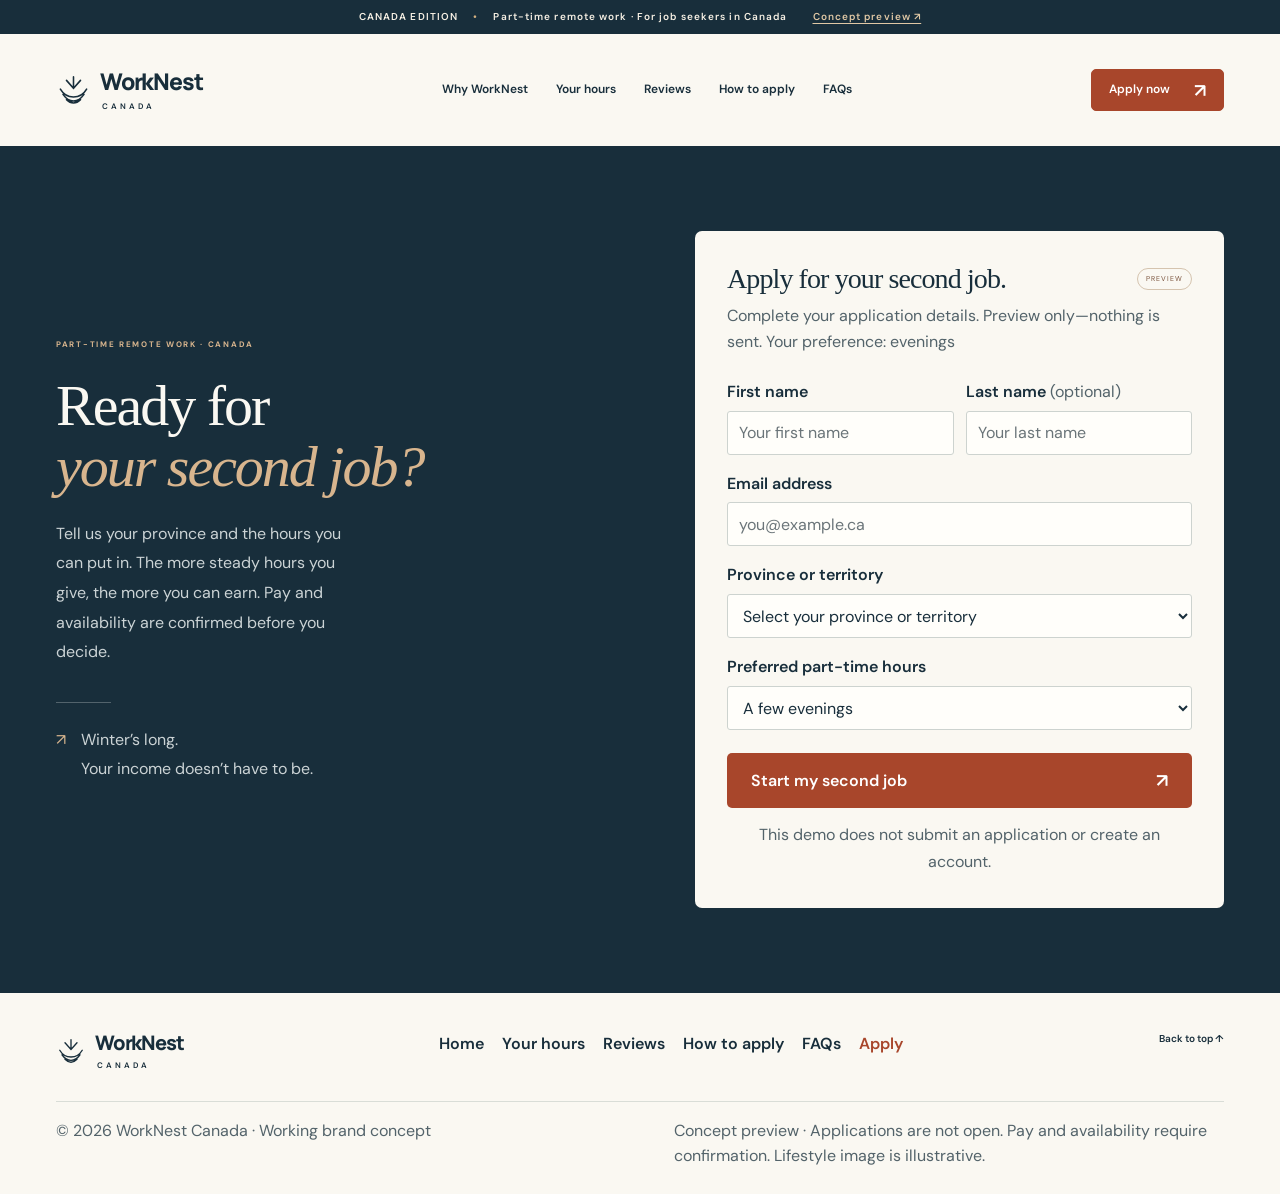
==== commit ce0935ab: "Make copy more aggressive with Canadian hooks and real reasons for a second job Co-authored-by: WeiY" ====
--- a/apply.html
+++ b/apply.html
@@ -24,13 +24,13 @@
       <div class="wrap enquiry-grid">
         <div class="enquiry-copy">
           <p class="eyebrow">PART-TIME REMOTE WORK · CANADA</p>
-          <h2 id="enquire-title">Tell us when<br><em>you can work.</em></h2>
-          <p>Apply for flexible remote work from home. Share your contact details, province and the hours you could set aside for part-time work.</p>
+          <h2 id="enquire-title">Ready for<br><em>your second job?</em></h2>
+          <p>Tell us your province and the hours you can put in. The more steady hours you give, the more you can earn. Pay and availability are confirmed before you decide.</p>
           <div class="enquiry-rule"></div>
-          <p class="enquiry-note"><span aria-hidden="true">↗</span> Start small. Keep it steady.<br>Options come from habits.</p>
+          <p class="enquiry-note"><span aria-hidden="true">↗</span> Winter’s long.<br>Your income doesn’t have to be.</p>
         </div>
         <div class="form-card">
-          <div class="form-card-head"><h3>Apply for remote work.</h3><span class="preview-pill">PREVIEW</span></div>
+          <div class="form-card-head"><h3>Apply for your second job.</h3><span class="preview-pill">PREVIEW</span></div>
           <p class="form-intro">Complete your application details. Preview only—nothing is sent. <span data-schedule-label>Your preference: evenings</span></p>
           <form id="enquiry-form">
             <div class="field-row">
@@ -65,7 +65,7 @@
                 <option value="flexible">A different week, every week</option>
               </select>
             </div>
-            <button type="submit" class="button form-submit">I want to earn extra <span aria-hidden="true">↗</span></button>
+            <button type="submit" class="button form-submit">Start my second job <span aria-hidden="true">↗</span></button>
             <p class="form-fineprint">This demo does not submit an application or create an account.</p>
             <div id="form-result" role="status" hidden></div>
           </form>
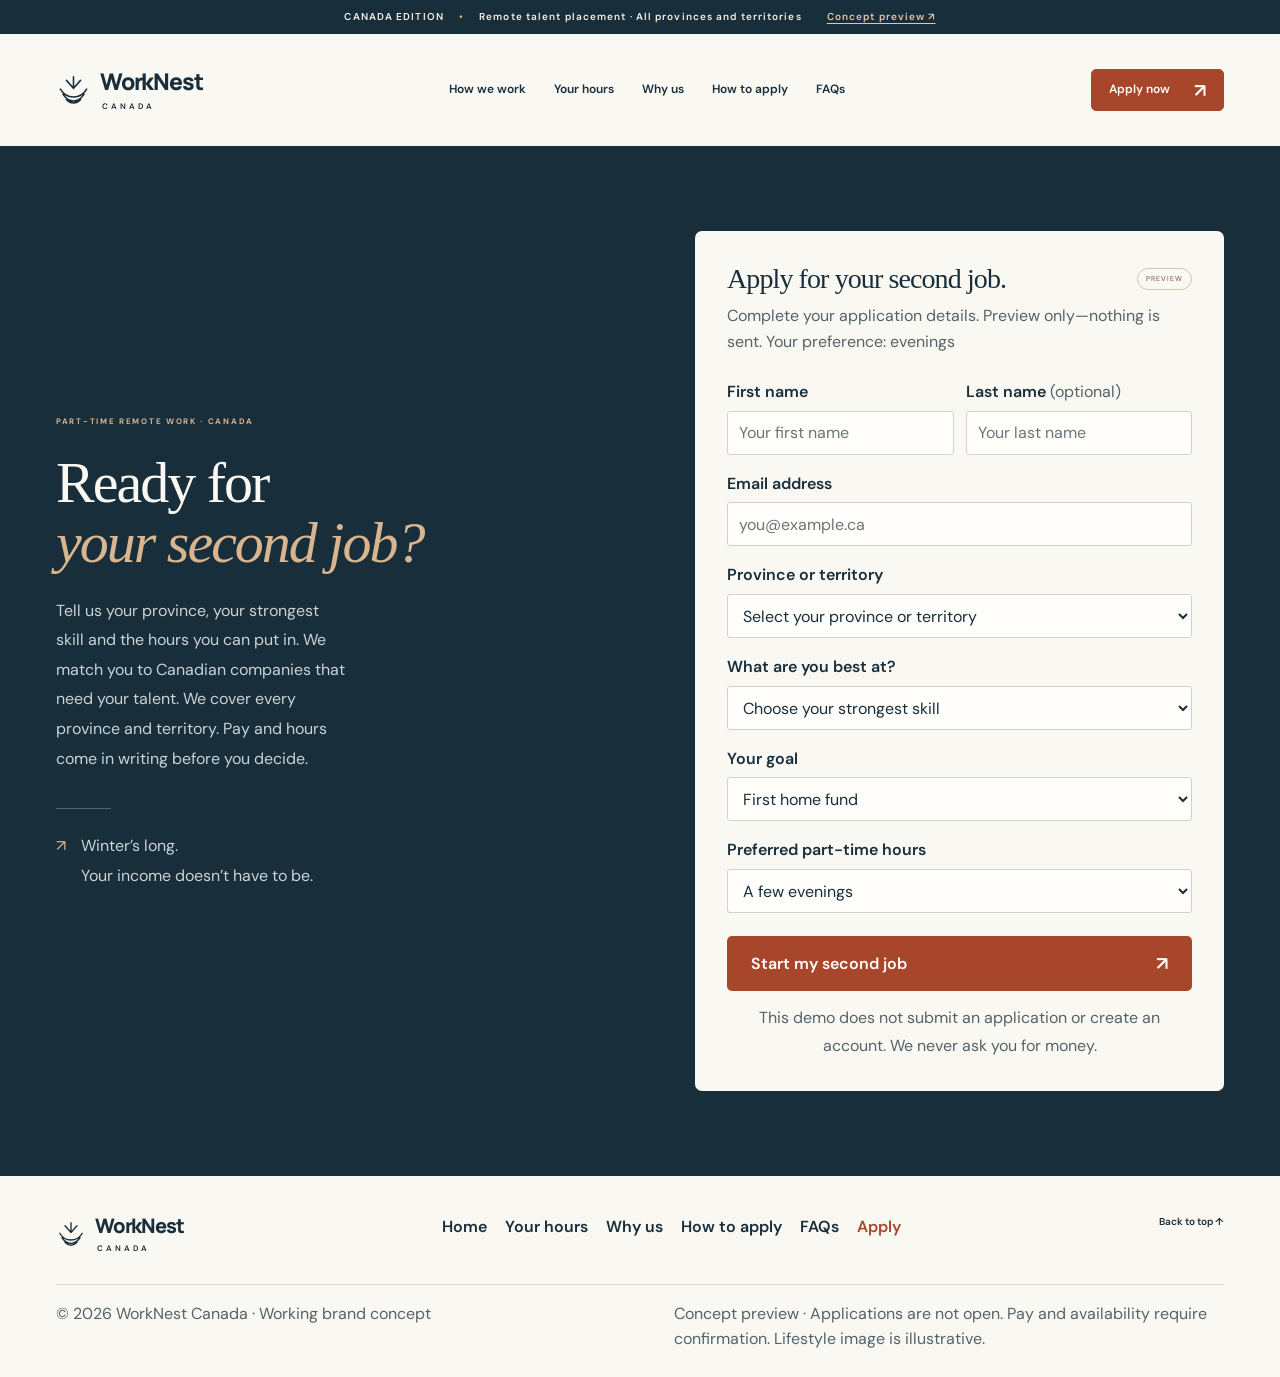
==== commit e3661910: "Reposition as talent bridge: goal calculator, why-us page, no fabricated reviews Co-authored-by: Wei" ====
--- a/apply.html
+++ b/apply.html
@@ -13,10 +13,10 @@
 </head>
 <body data-page="apply">
   <a class="skip-link" href="#main">Skip to content</a>
-  <div class="preview-bar">CANADA EDITION <span>•</span> Part-time remote work · For job seekers in Canada <a href="#preview-note">Concept preview ↗</a></div>
+  <div class="preview-bar">CANADA EDITION <span>•</span> Remote talent placement · All provinces and territories <a href="#preview-note">Concept preview ↗</a></div>
   <header class="site-header wrap">
     <a class="brand" href="index.html" aria-label="WorkNest Canada home"><svg viewBox="0 0 40 40" aria-hidden="true"><path d="M5 19c7 12 23 12 30 0M8 25c7 10 17 10 24 0M12 31c5 5 11 5 16 0M12 9l8 9 8-9M20 18V5"/></svg><span>WorkNest<small>CANADA</small></span></a>
-    <nav aria-label="Main navigation"><a href="index.html#why">Why WorkNest</a><a href="availability.html">Your hours</a><a href="reviews.html">Reviews</a><a href="how-to-apply.html">How to apply</a><a href="faq.html">FAQs</a></nav>
+    <nav aria-label="Main navigation"><a href="index.html#bridge">How we work</a><a href="availability.html">Your hours</a><a href="why-us.html">Why us</a><a href="how-to-apply.html">How to apply</a><a href="faq.html">FAQs</a></nav>
     <a class="button small" data-apply-link href="apply.html" aria-current="page">Apply now <span aria-hidden="true">↗</span></a>
   </header>
   <main id="main">
@@ -25,7 +25,7 @@
         <div class="enquiry-copy">
           <p class="eyebrow">PART-TIME REMOTE WORK · CANADA</p>
           <h2 id="enquire-title">Ready for<br><em>your second job?</em></h2>
-          <p>Tell us your province and the hours you can put in. The more steady hours you give, the more you can earn. Pay and availability are confirmed before you decide.</p>
+          <p>Tell us your province, your strongest skill and the hours you can put in. We match you to Canadian companies that need your talent. We cover every province and territory. Pay and hours come in writing before you decide.</p>
           <div class="enquiry-rule"></div>
           <p class="enquiry-note"><span aria-hidden="true">↗</span> Winter’s long.<br>Your income doesn’t have to be.</p>
         </div>
@@ -58,6 +58,29 @@
               </select>
             </div>
             <div class="field">
+              <label for="skill">What are you best at?</label>
+              <select id="skill" name="skill" required>
+                <option value="">Choose your strongest skill</option>
+                <option>Customer service and chat</option>
+                <option>Admin and data entry</option>
+                <option>Online orders and operations</option>
+                <option>Social media and content</option>
+                <option>Bookkeeping and invoicing</option>
+                <option>Something else</option>
+              </select>
+            </div>
+            <div class="field">
+              <label for="goal-field">Your goal</label>
+              <select id="goal-field" name="goal">
+                <option value="home">First home fund</option>
+                <option value="debt">Debt-free date</option>
+                <option value="getaway">Cottage or a getaway</option>
+                <option value="trip">Trip home</option>
+                <option value="business">My own business</option>
+                <option value="other">Something else</option>
+              </select>
+            </div>
+            <div class="field">
               <label for="availability">Preferred part-time hours</label>
               <select id="availability" name="availability" required>
                 <option value="evenings">A few evenings</option>
@@ -66,7 +89,7 @@
               </select>
             </div>
             <button type="submit" class="button form-submit">Start my second job <span aria-hidden="true">↗</span></button>
-            <p class="form-fineprint">This demo does not submit an application or create an account.</p>
+            <p class="form-fineprint">This demo does not submit an application or create an account. We never ask you for money.</p>
             <div id="form-result" role="status" hidden></div>
           </form>
         </div>
@@ -76,7 +99,7 @@
   <footer class="site-footer wrap">
     <div class="footer-top">
       <a class="brand" href="index.html"><svg viewBox="0 0 40 40" aria-hidden="true"><path d="M5 19c7 12 23 12 30 0M8 25c7 10 17 10 24 0M12 31c5 5 11 5 16 0M12 9l8 9 8-9M20 18V5"/></svg><span>WorkNest<small>CANADA</small></span></a>
-      <nav class="footer-links" aria-label="Footer"><a href="index.html">Home</a><a href="availability.html">Your hours</a><a href="reviews.html">Reviews</a><a href="how-to-apply.html">How to apply</a><a href="faq.html">FAQs</a><a href="apply.html" aria-current="page" data-apply-link>Apply</a></nav>
+      <nav class="footer-links" aria-label="Footer"><a href="index.html">Home</a><a href="availability.html">Your hours</a><a href="why-us.html">Why us</a><a href="how-to-apply.html">How to apply</a><a href="faq.html">FAQs</a><a href="apply.html" aria-current="page" data-apply-link>Apply</a></nav>
       <a class="text-link" href="#main">Back to top ↑</a>
     </div>
     <div class="footer-bottom" id="preview-note">
--- a/styles.css
+++ b/styles.css
@@ -86,8 +86,8 @@
 a.reason:hover{transform:translateY(-3px)}
 .reason.note{background:#f3efe4}
 @media(min-width:581px){
-  a.reason{display:flex;flex-direction:column}
-  a.reason .reason-bottom{margin-top:auto}
+  a.reason,.page-grid .reason{display:flex;flex-direction:column}
+  a.reason .reason-bottom,.page-grid .reason .reason-bottom{margin-top:auto}
 }
 .faq-list a{color:var(--rust);text-decoration:underline;text-underline-offset:3px}
 .page-cta{padding-top:72px;padding-bottom:88px}
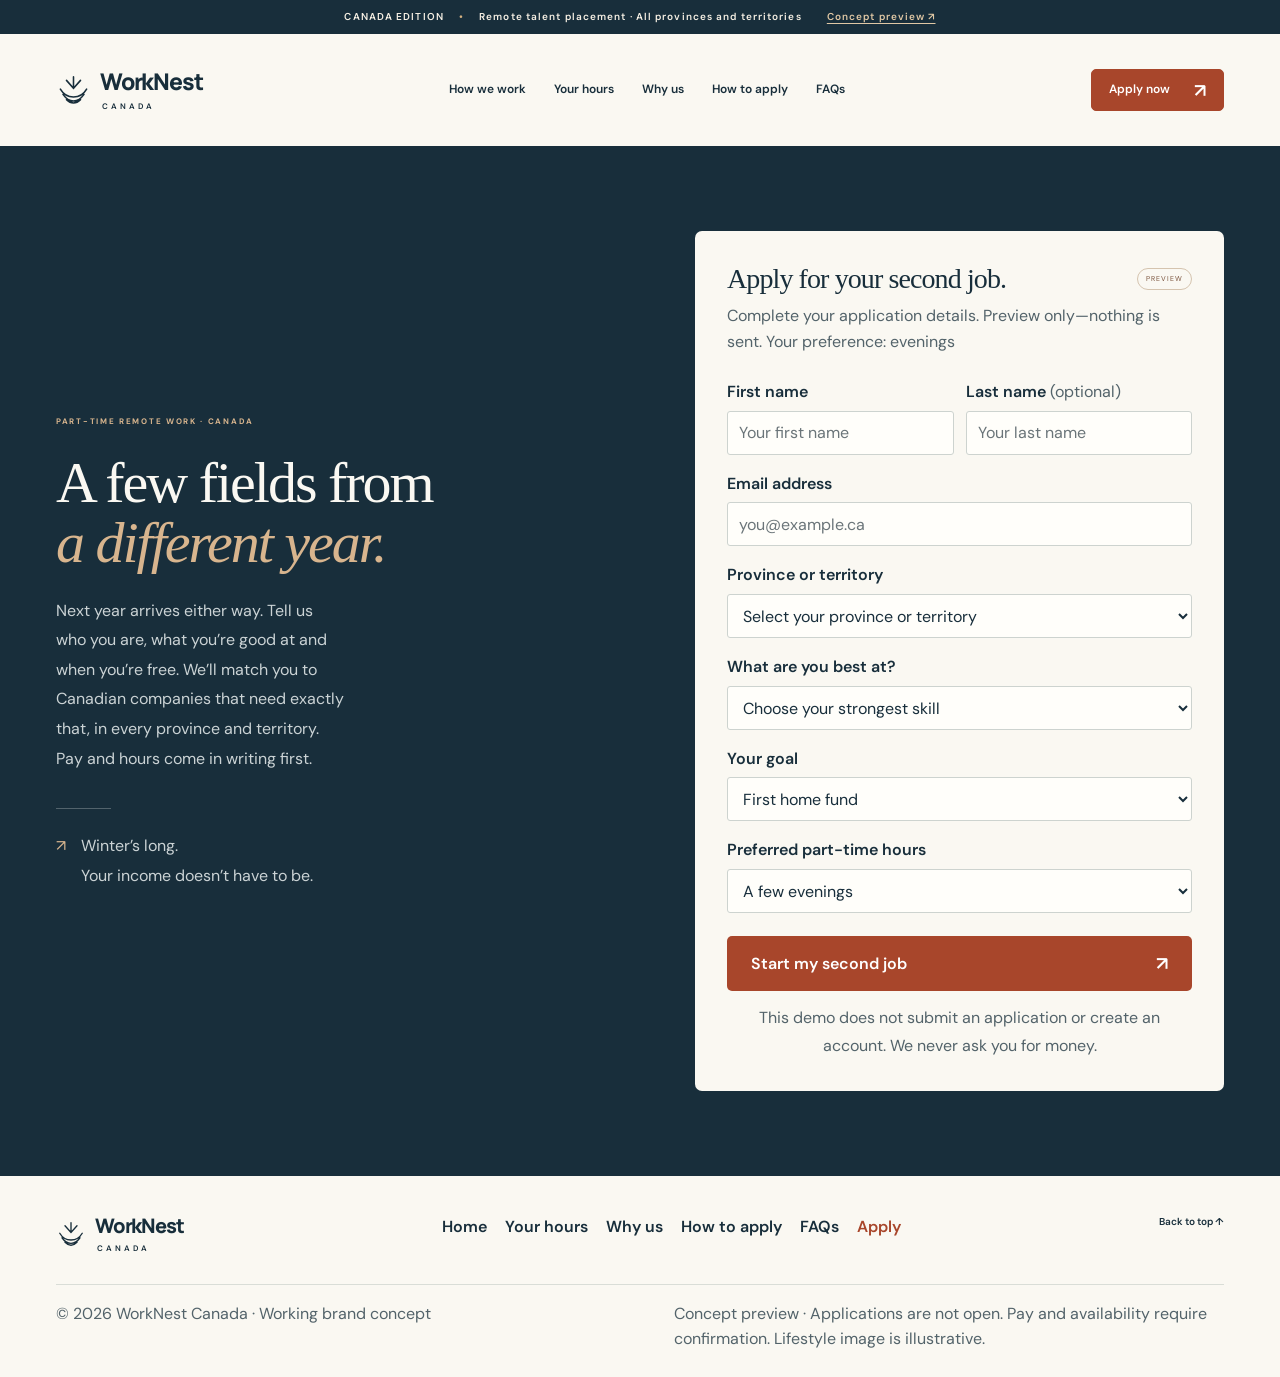
==== commit 9b0e986d: "Rewrite copy around the cost of waiting, real reasons and the unpaid job hunt Co-authored-by: WeiYan" ====
--- a/apply.html
+++ b/apply.html
@@ -24,8 +24,8 @@
       <div class="wrap enquiry-grid">
         <div class="enquiry-copy">
           <p class="eyebrow">PART-TIME REMOTE WORK · CANADA</p>
-          <h2 id="enquire-title">Ready for<br><em>your second job?</em></h2>
-          <p>Tell us your province, your strongest skill and the hours you can put in. We match you to Canadian companies that need your talent. We cover every province and territory. Pay and hours come in writing before you decide.</p>
+          <h2 id="enquire-title">A few fields from<br><em>a different year.</em></h2>
+          <p>Next year arrives either way. Tell us who you are, what you’re good at and when you’re free. We’ll match you to Canadian companies that need exactly that, in every province and territory. Pay and hours come in writing first.</p>
           <div class="enquiry-rule"></div>
           <p class="enquiry-note"><span aria-hidden="true">↗</span> Winter’s long.<br>Your income doesn’t have to be.</p>
         </div>
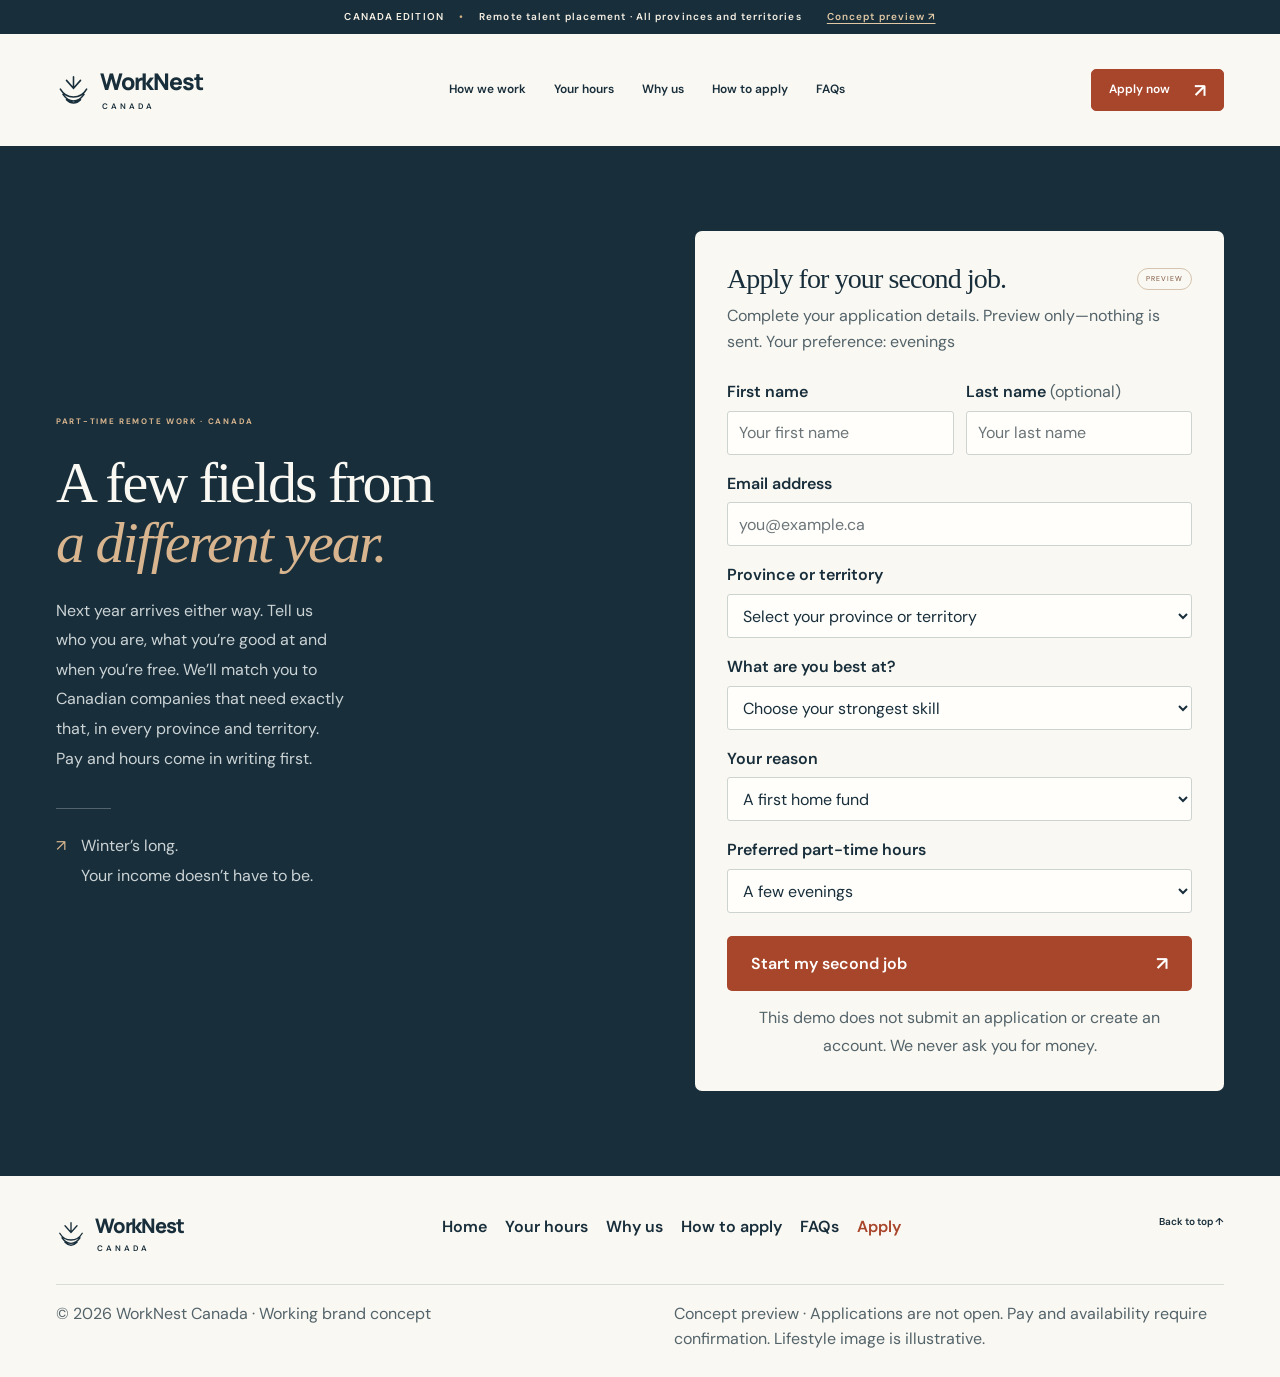
==== commit eb4f0eca: "Rebuild home page around six reasons you need a second job Co-authored-by: WeiYan-cdd <weiyansoon-pi" ====
--- a/apply.html
+++ b/apply.html
@@ -70,13 +70,13 @@
               </select>
             </div>
             <div class="field">
-              <label for="goal-field">Your goal</label>
+              <label for="goal-field">Your reason</label>
               <select id="goal-field" name="goal">
-                <option value="home">First home fund</option>
-                <option value="debt">Debt-free date</option>
-                <option value="getaway">Cottage or a getaway</option>
-                <option value="trip">Trip home</option>
-                <option value="business">My own business</option>
+                <option value="home">A first home fund</option>
+                <option value="debt">A debt-free date</option>
+                <option value="safety">A safety net</option>
+                <option value="getaway">A cottage or a getaway</option>
+                <option value="business">A trial of a new career</option>
                 <option value="other">Something else</option>
               </select>
             </div>
--- a/styles.css
+++ b/styles.css
@@ -95,3 +95,9 @@
 .page-apply .enquiry-section{min-height:calc(100vh - 220px)}
 @media(max-width:1100px){.reason-grid.page-grid{grid-template-columns:1fr 1fr}}
 @media(max-width:580px){.reason-grid.page-grid{grid-template-columns:1fr}}
+
+.why-grid .reason{display:flex;flex-direction:column;min-height:0}
+.why-grid .reason h3{font-size:20px;line-height:1.3;max-width:300px}
+.why-grid .reason p{max-width:none}
+.why-grid .reason .reason-bottom{margin-top:auto}
+@media(max-width:580px){.why-grid .reason{display:grid}}
